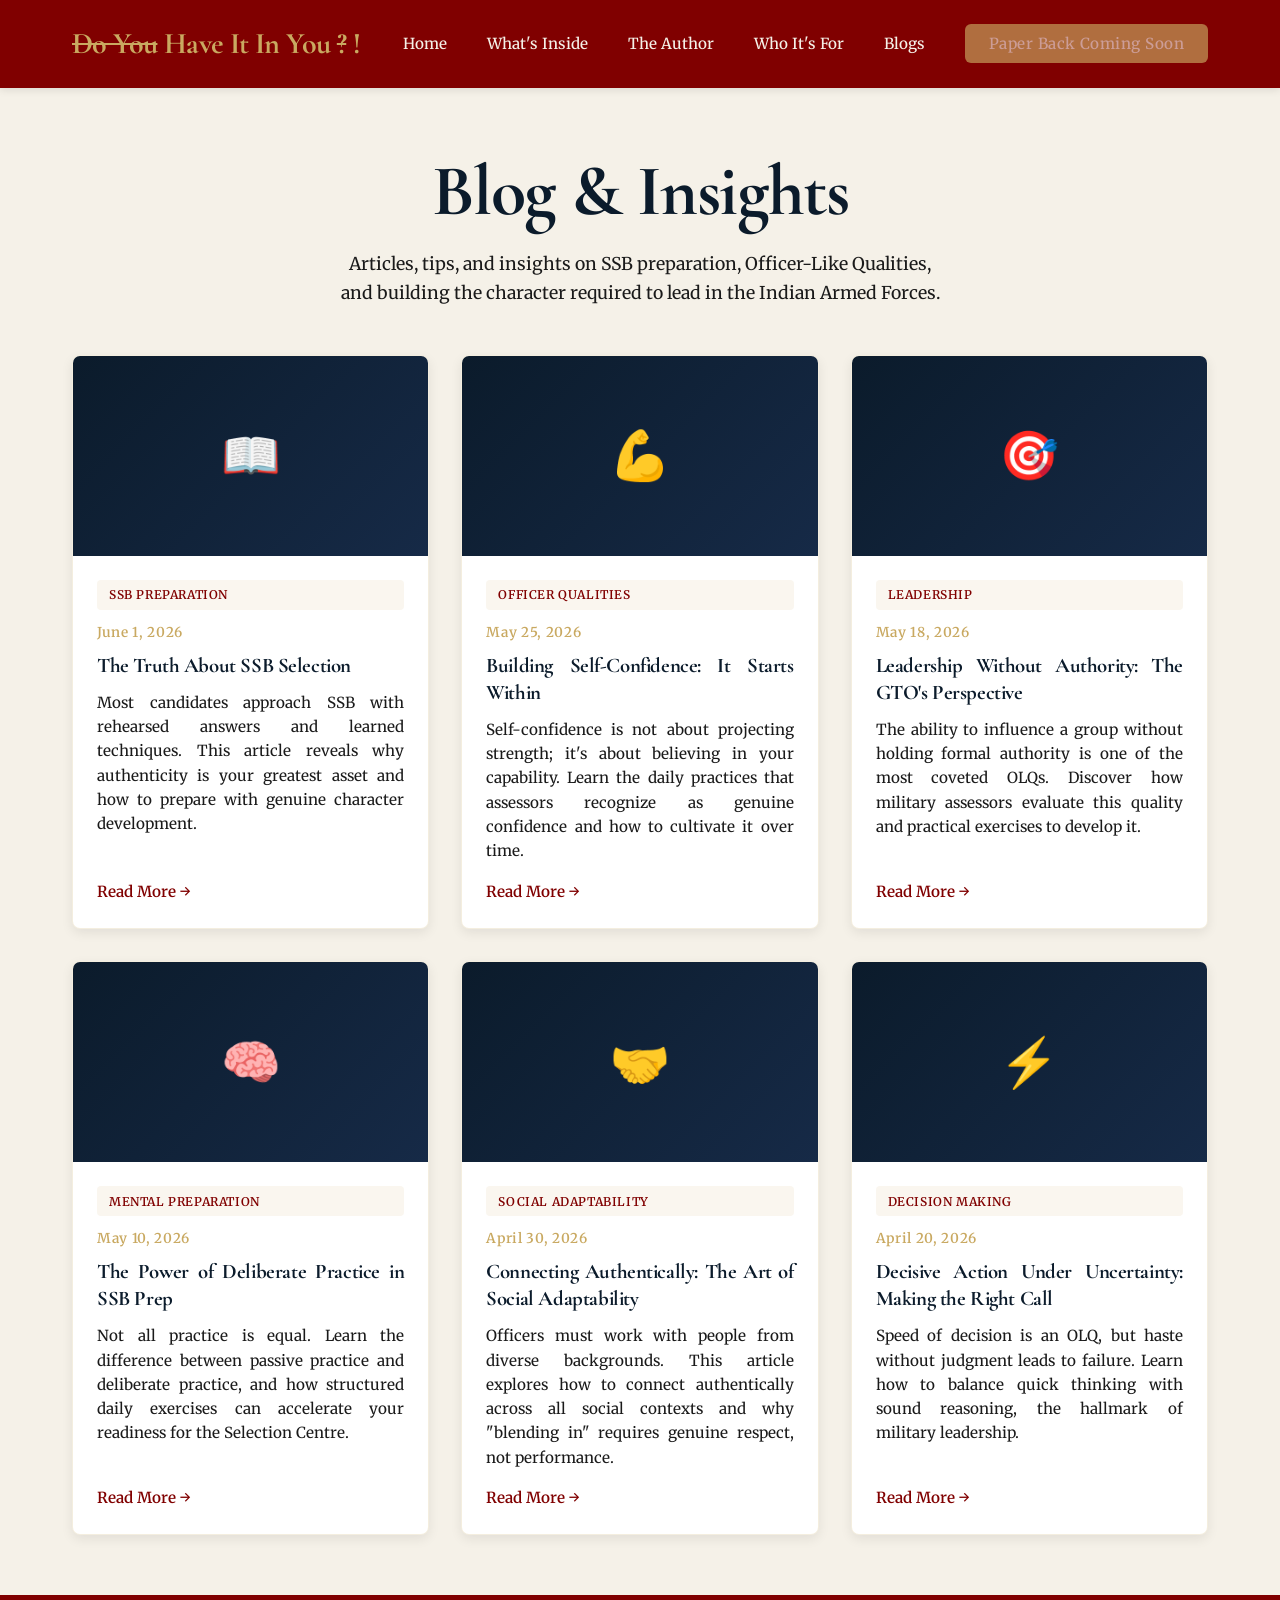
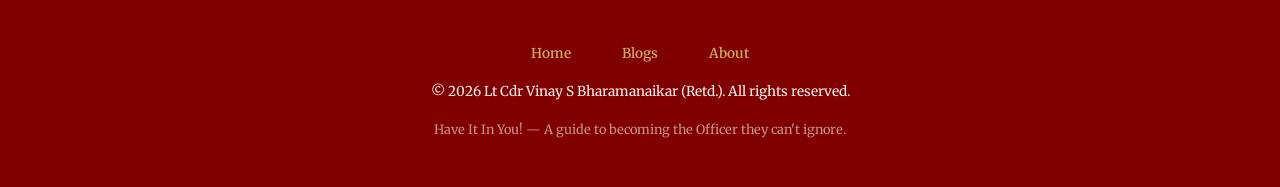
==== blogs.html @ 86782a6c "Add blogs functionality and optimize mobile view: create blogs.html with blog grid, add Home and Blo" ====
<!DOCTYPE html>
<html lang="en">
<head>
    <!-- Google tag (gtag.js) -->
<script async src="https://www.googletagmanager.com/gtag/js?id=AW-18185541641"></script>
<script>
  window.dataLayer = window.dataLayer || [];
  function gtag(){dataLayer.push(arguments);}
  gtag('js', new Date());

  gtag('config', 'AW-18185541641');
</script>
    <meta charset="UTF-8">
    <meta name="viewport" content="width=device-width, initial-scale=1.0">
    <title>Blogs — SSB Selection & Leadership | Lt Cdr Vinay S Bharamanaikar</title>
    <meta name="description" content="Articles and insights on SSB preparation, Officer-Like Qualities, and leadership development from a former Group Testing Officer.">
    
    <link href="https://fonts.googleapis.com/css2?family=Merriweather:wght@400;700&family=Cormorant+Garamond:wght@600;700&display=swap" rel="stylesheet">
    
    <style>
        * {
            margin: 0;
            padding: 0;
            box-sizing: border-box;
        }

        html {
            scroll-behavior: smooth;
            scroll-padding-top: 60px;
        }

        body {
            font-family: 'Merriweather', serif;
            color: #1A1A1A;
            background-color: #F5F1E8;
            line-height: 1.6;
            text-align: justify;
        }

        /* ===== TYPOGRAPHY ===== */
        h1, h2, h3, h4, h5, h6 {
            font-family: 'Cormorant Garamond', serif;
            font-weight: 700;
            line-height: 1.2;
            letter-spacing: -0.02em;
        }

        h1 {
            font-size: clamp(2.5rem, 8vw, 4.5rem);
        }

        h2 {
            font-size: clamp(2rem, 5vw, 3.5rem);
        }

        h3 {
            font-size: clamp(1.5rem, 4vw, 2.25rem);
        }

        .eyebrow {
            font-size: 0.875rem;
            font-weight: 600;
            letter-spacing: 0.15em;
            text-transform: uppercase;
            color: #C9A961;
            margin-bottom: 1rem;
        }

        /* ===== LAYOUT ===== */
        .container {
            max-width: 1200px;
            margin: 0 auto;
            padding: 0 2rem;
        }

        section {
            padding: 60px 0;
        }

        @media (max-width: 768px) {
            section {
                padding: 48px 0;
            }
        }

        @media (max-width: 480px) {
            section {
                padding: 36px 0;
            }
        }

        /* ===== NAV ===== */
        nav {
            position: sticky;
            top: 0;
            background-color: #800000;
            color: #F5F1E8;
            padding: 1.25rem 0;
            z-index: 1000;
            box-shadow: 0 2px 8px rgba(0, 0, 0, 0.1);
        }

        .nav-container {
            max-width: 1200px;
            margin: 0 auto;
            padding: 0 2rem;
            display: flex;
            justify-content: space-between;
            align-items: center;
        }

        .nav-brand {
            font-family: 'Cormorant Garamond', serif;
            font-size: 1.875rem;
            font-weight: 700;
            color: #C9A961;
            letter-spacing: -0.02em;
            text-decoration: none;
            transition: color 0.3s ease;
            display: block;
        }

        .nav-brand:hover {
            color: #F5F1E8;
        }

        .strikethrough {
            text-decoration: line-through;
            text-decoration-thickness: 2px;
            text-underline-offset: 4px;
        }

        .nav-links {
            display: flex;
            gap: 2.5rem;
            list-style: none;
        }

        .nav-links a {
            color: #F5F1E8;
            text-decoration: none;
            font-size: 0.95rem;
            font-weight: 500;
            transition: color 0.3s ease;
        }

        .nav-links a:hover {
            color: #C9A961;
        }

        .nav-cta {
            background-color: #C9A961;
            color: #0B1B2B;
            padding: 0.625rem 1.5rem;
            border-radius: 6px;
            text-decoration: none;
            font-weight: 600;
            font-size: 0.9rem;
            letter-spacing: 0.03em;
            transition: all 0.3s ease;
            white-space: nowrap;
        }

        .nav-cta:hover {
            box-shadow: 0 8px 16px rgba(201, 169, 97, 0.3);
            transform: translateY(-2px);
        }

        .nav-cta-disabled {
            opacity: 0.65;
            cursor: not-allowed;
            pointer-events: none;
        }

        .hamburger {
            display: none;
            flex-direction: column;
            cursor: pointer;
            gap: 0.375rem;
        }

        .hamburger span {
            width: 24px;
            height: 2px;
            background-color: #F5F1E8;
            transition: all 0.3s ease;
        }

        @media (max-width: 768px) {
            .nav-links {
                display: none;
                position: absolute;
                top: 100%;
                left: 0;
                right: 0;
                flex-direction: column;
                background-color: #0B1B2B;
                padding: 1.5rem 2rem;
                gap: 1rem;
            }

            .nav-links.active {
                display: flex;
            }

            .hamburger {
                display: flex;
            }

            .hamburger.active span:nth-child(1) {
                transform: rotate(45deg) translate(8px, 8px);
            }

            .hamburger.active span:nth-child(2) {
                opacity: 0;
            }

            .hamburger.active span:nth-child(3) {
                transform: rotate(-45deg) translate(7px, -7px);
            }
        }

        /* ===== BLOGS SECTION ===== */
        #blogs {
            background-color: #F5F1E8;
        }

        #blogs h1 {
            color: #0B1B2B;
            text-align: center;
            margin-bottom: 1rem;
        }

        .blogs-intro {
            text-align: center;
            font-size: 1.1rem;
            color: #1A1A1A;
            margin-bottom: 3rem;
            max-width: 600px;
            margin-left: auto;
            margin-right: auto;
        }

        .blogs-grid {
            display: grid;
            grid-template-columns: repeat(auto-fill, minmax(320px, 1fr));
            gap: 2rem;
        }

        .blog-card {
            background-color: #FFFFFF;
            border: 1px solid rgba(201, 169, 97, 0.2);
            border-radius: 8px;
            overflow: hidden;
            box-shadow: 0 4px 12px rgba(0, 0, 0, 0.08);
            transition: all 0.3s ease;
            display: flex;
            flex-direction: column;
        }

        .blog-card:hover {
            transform: translateY(-8px);
            box-shadow: 0 12px 24px rgba(0, 0, 0, 0.15);
            border-color: #C9A961;
        }

        .blog-card-image {
            width: 100%;
            height: 200px;
            background: linear-gradient(135deg, #0B1B2B 0%, #162a47 100%);
            display: flex;
            align-items: center;
            justify-content: center;
            color: #C9A961;
            font-size: 3rem;
        }

        .blog-card-content {
            padding: 1.5rem;
            display: flex;
            flex-direction: column;
            flex-grow: 1;
        }

        .blog-date {
            font-size: 0.85rem;
            color: #C9A961;
            font-weight: 600;
            letter-spacing: 0.05em;
            margin-bottom: 0.5rem;
        }

        .blog-card h3 {
            color: #0B1B2B;
            margin-bottom: 0.75rem;
            line-height: 1.3;
            font-size: 1.3rem;
        }

        .blog-excerpt {
            color: #1A1A1A;
            font-size: 0.95rem;
            line-height: 1.6;
            margin-bottom: 1rem;
            flex-grow: 1;
            text-align: justify;
        }

        .blog-read-more {
            display: inline-block;
            color: #800000;
            text-decoration: none;
            font-weight: 600;
            font-size: 0.95rem;
            transition: color 0.3s ease;
        }

        .blog-read-more:hover {
            color: #C9A961;
        }

        .blog-card-category {
            display: inline-block;
            background-color: rgba(201, 169, 97, 0.1);
            color: #800000;
            padding: 0.35rem 0.75rem;
            border-radius: 4px;
            font-size: 0.75rem;
            font-weight: 600;
            letter-spacing: 0.05em;
            text-transform: uppercase;
            margin-bottom: 0.75rem;
        }

        /* ===== FOOTER ===== */
        footer {
            background-color: #800000;
            color: #F5F1E8;
            padding: 3rem 2rem;
            text-align: center;
            font-size: 0.85rem;
        }

        footer a {
            color: #C9A961;
            text-decoration: none;
            font-weight: 600;
        }

        footer a:hover {
            text-decoration: underline;
        }

        .footer-links {
            margin-bottom: 1rem;
        }

        .footer-links a {
            margin: 0 1.5rem;
        }

        .footer-credit {
            margin-top: 1rem;
            opacity: 0.6;
            font-size: 0.8rem;
        }

        @media (max-width: 768px) {
            .blogs-grid {
                grid-template-columns: 1fr;
            }
        }
    </style>
</head>
<body>
    <!-- STICKY NAV -->
    <nav>
        <div class="nav-container">
            <a href="index.html" class="nav-brand"><span class="strikethrough">Do You</span> Have It In You <span class="strikethrough">?</span> !</a>
            <ul class="nav-links">
                <li><a href="index.html">Home</a></li>
                <li><a href="index.html#inside">What's Inside</a></li>
                <li><a href="index.html#author">The Author</a></li>
                <li><a href="index.html#audience">Who It's For</a></li>
                <li><a href="blogs.html">Blogs</a></li>
                <li><a href="#" class="nav-cta nav-cta-disabled" onclick="return false;">Paper Back Coming Soon</a></li>
            </ul>
            <div class="hamburger">
                <span></span>
                <span></span>
                <span></span>
            </div>
        </div>
    </nav>

    <!-- BLOGS SECTION -->
    <section id="blogs">
        <div class="container">
            <h1>Blog & Insights</h1>
            <p class="blogs-intro">Articles, tips, and insights on SSB preparation, Officer-Like Qualities, and building the character required to lead in the Indian Armed Forces.</p>
            
            <div class="blogs-grid">
                <!-- TO ADD A NEW BLOG POST: Duplicate the blog-card div below and update the details -->
                
                <div class="blog-card">
                    <div class="blog-card-image">📖</div>
                    <div class="blog-card-content">
                        <div class="blog-card-category">SSB Preparation</div>
                        <div class="blog-date">June 1, 2026</div>
                        <h3>The Truth About SSB Selection</h3>
                        <p class="blog-excerpt">Most candidates approach SSB with rehearsed answers and learned techniques. This article reveals why authenticity is your greatest asset and how to prepare with genuine character development.</p>
                        <a href="blog-001.html" class="blog-read-more">Read More →</a>
                    </div>
                </div>

                <div class="blog-card">
                    <div class="blog-card-image">💪</div>
                    <div class="blog-card-content">
                        <div class="blog-card-category">Officer Qualities</div>
                        <div class="blog-date">May 25, 2026</div>
                        <h3>Building Self-Confidence: It Starts Within</h3>
                        <p class="blog-excerpt">Self-confidence is not about projecting strength; it's about believing in your capability. Learn the daily practices that assessors recognize as genuine confidence and how to cultivate it over time.</p>
                        <a href="blog-002.html" class="blog-read-more">Read More →</a>
                    </div>
                </div>

                <div class="blog-card">
                    <div class="blog-card-image">🎯</div>
                    <div class="blog-card-content">
                        <div class="blog-card-category">Leadership</div>
                        <div class="blog-date">May 18, 2026</div>
                        <h3>Leadership Without Authority: The GTO's Perspective</h3>
                        <p class="blog-excerpt">The ability to influence a group without holding formal authority is one of the most coveted OLQs. Discover how military assessors evaluate this quality and practical exercises to develop it.</p>
                        <a href="blog-003.html" class="blog-read-more">Read More →</a>
                    </div>
                </div>

                <div class="blog-card">
                    <div class="blog-card-image">🧠</div>
                    <div class="blog-card-content">
                        <div class="blog-card-category">Mental Preparation</div>
                        <div class="blog-date">May 10, 2026</div>
                        <h3>The Power of Deliberate Practice in SSB Prep</h3>
                        <p class="blog-excerpt">Not all practice is equal. Learn the difference between passive practice and deliberate practice, and how structured daily exercises can accelerate your readiness for the Selection Centre.</p>
                        <a href="blog-004.html" class="blog-read-more">Read More →</a>
                    </div>
                </div>

                <div class="blog-card">
                    <div class="blog-card-image">🤝</div>
                    <div class="blog-card-content">
                        <div class="blog-card-category">Social Adaptability</div>
                        <div class="blog-date">April 30, 2026</div>
                        <h3>Connecting Authentically: The Art of Social Adaptability</h3>
                        <p class="blog-excerpt">Officers must work with people from diverse backgrounds. This article explores how to connect authentically across all social contexts and why "blending in" requires genuine respect, not performance.</p>
                        <a href="blog-005.html" class="blog-read-more">Read More →</a>
                    </div>
                </div>

                <div class="blog-card">
                    <div class="blog-card-image">⚡</div>
                    <div class="blog-card-content">
                        <div class="blog-card-category">Decision Making</div>
                        <div class="blog-date">April 20, 2026</div>
                        <h3>Decisive Action Under Uncertainty: Making the Right Call</h3>
                        <p class="blog-excerpt">Speed of decision is an OLQ, but haste without judgment leads to failure. Learn how to balance quick thinking with sound reasoning, the hallmark of military leadership.</p>
                        <a href="blog-006.html" class="blog-read-more">Read More →</a>
                    </div>
                </div>
            </div>
        </div>
    </section>

    <!-- FOOTER -->
    <footer>
        <div class="footer-links">
            <a href="index.html">Home</a>
            <a href="blogs.html">Blogs</a>
            <a href="index.html#author">About</a>
        </div>
        <p>&copy; 2026 Lt Cdr Vinay S Bharamanaikar (Retd.). All rights reserved.</p>
        <p class="footer-credit">Have It In You! — A guide to becoming the Officer they can't ignore.</p>
    </footer>

    <script>
        // Mobile hamburger menu
        const hamburger = document.querySelector('.hamburger');
        const navLinks = document.querySelector('.nav-links');

        hamburger.addEventListener('click', () => {
            hamburger.classList.toggle('active');
            navLinks.classList.toggle('active');
        });

        // Close menu when a link is clicked
        document.querySelectorAll('.nav-links a').forEach(link => {
            link.addEventListener('click', () => {
                hamburger.classList.remove('active');
                navLinks.classList.remove('active');
            });
        });
    </script>
</body>
</html>
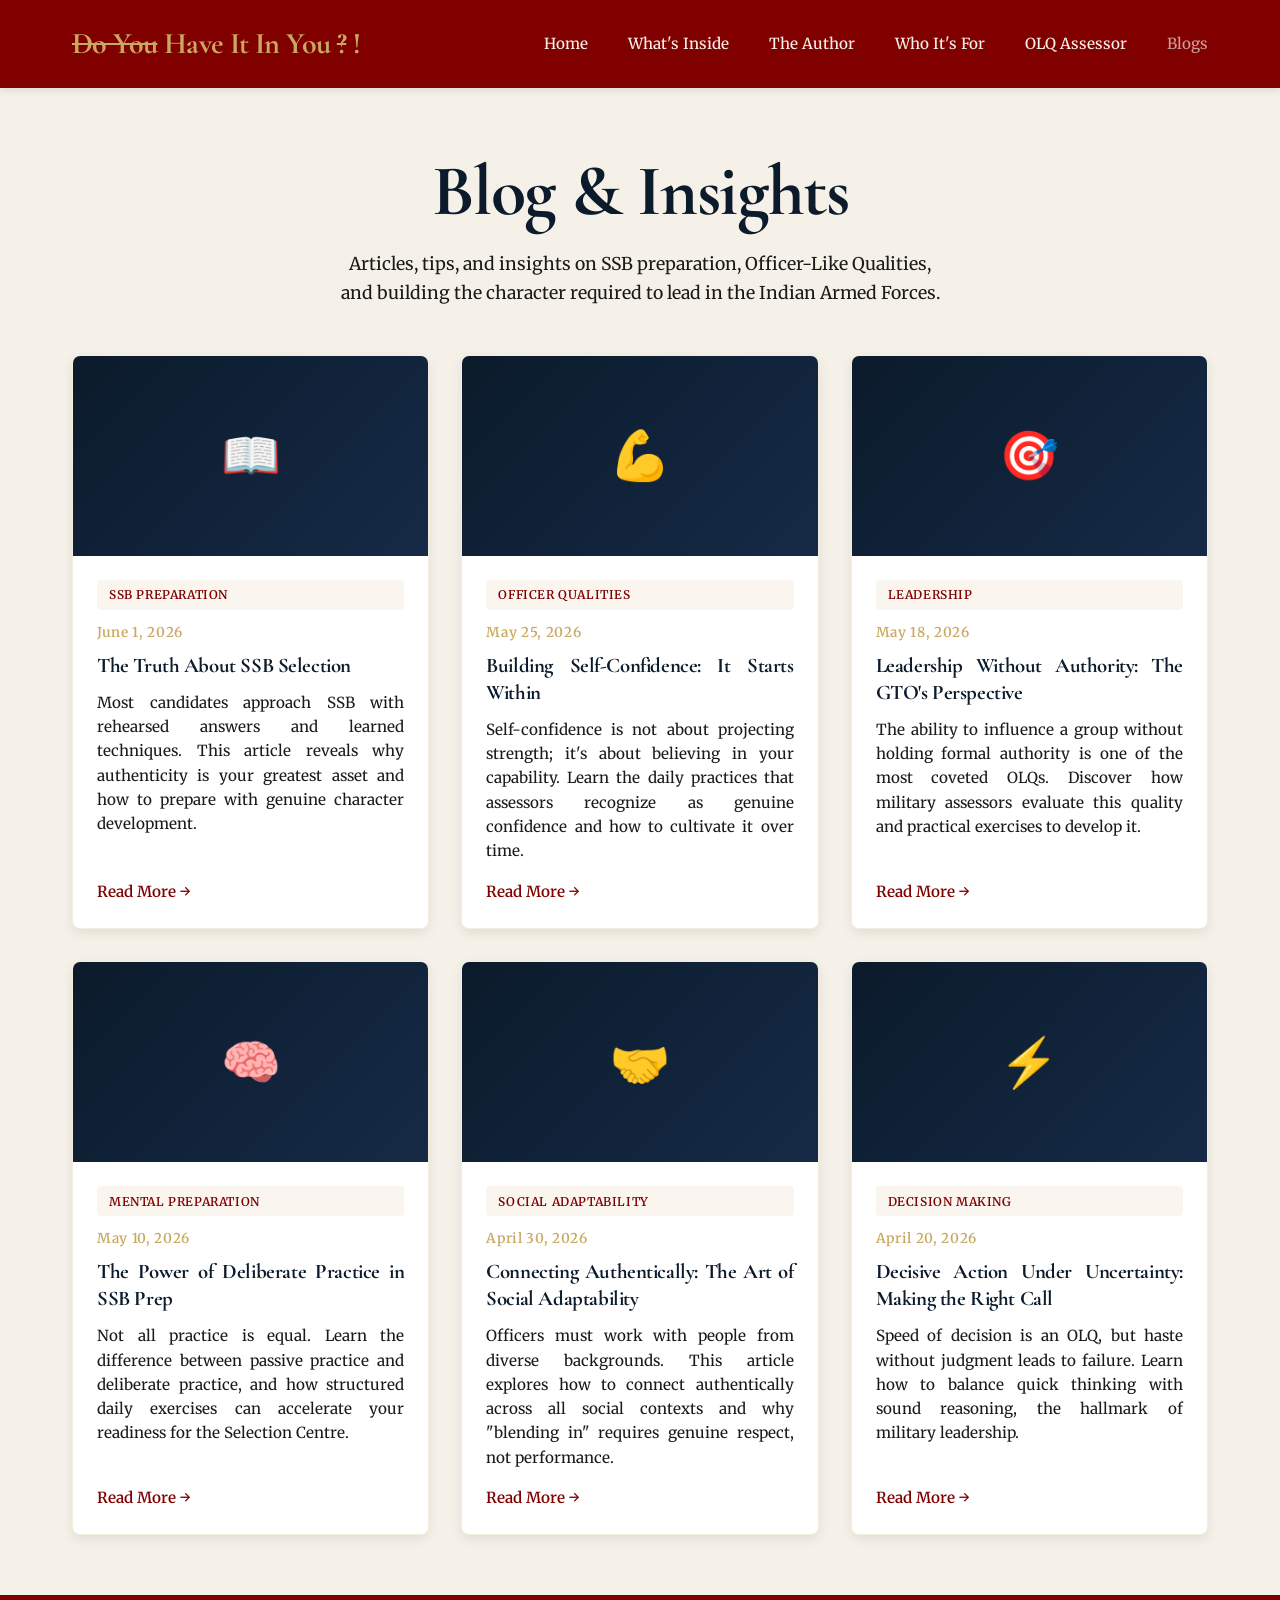
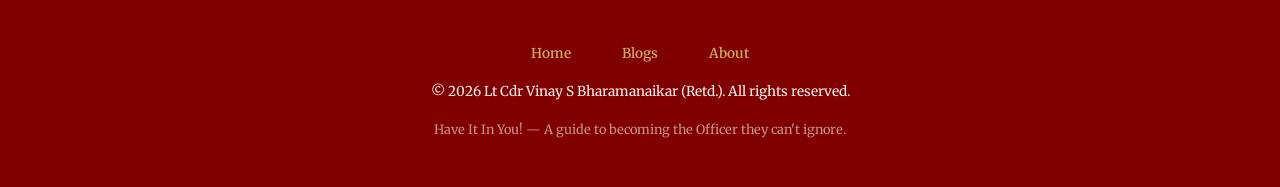
==== commit acdd9ad4: "OLQ assessor: adjust Part 4 grading rule; header: remove NotionPress CTA, add OLQ Assessor tab, free" ====
--- a/blogs.html
+++ b/blogs.html
@@ -220,6 +220,13 @@
             }
         }
 
+        /* Disabled nav link (frozen tab) */
+        .nav-disabled {
+            opacity: 0.65;
+            pointer-events: none;
+            cursor: default;
+        }
+
         /* ===== BLOGS SECTION ===== */
         #blogs {
             background-color: #F5F1E8;
@@ -382,8 +389,8 @@
                 <li><a href="index.html#inside">What's Inside</a></li>
                 <li><a href="index.html#author">The Author</a></li>
                 <li><a href="index.html#audience">Who It's For</a></li>
-                <li><a href="blogs.html">Blogs</a></li>
-                <li><a href="#" class="nav-cta nav-cta-disabled" onclick="return false;">Paper Back Coming Soon</a></li>
+                <li><a href="olq_assessment.html">OLQ Assessor</a></li>
+                <li><a href="blogs.html" class="nav-disabled">Blogs</a></li>
             </ul>
             <div class="hamburger">
                 <span></span>
